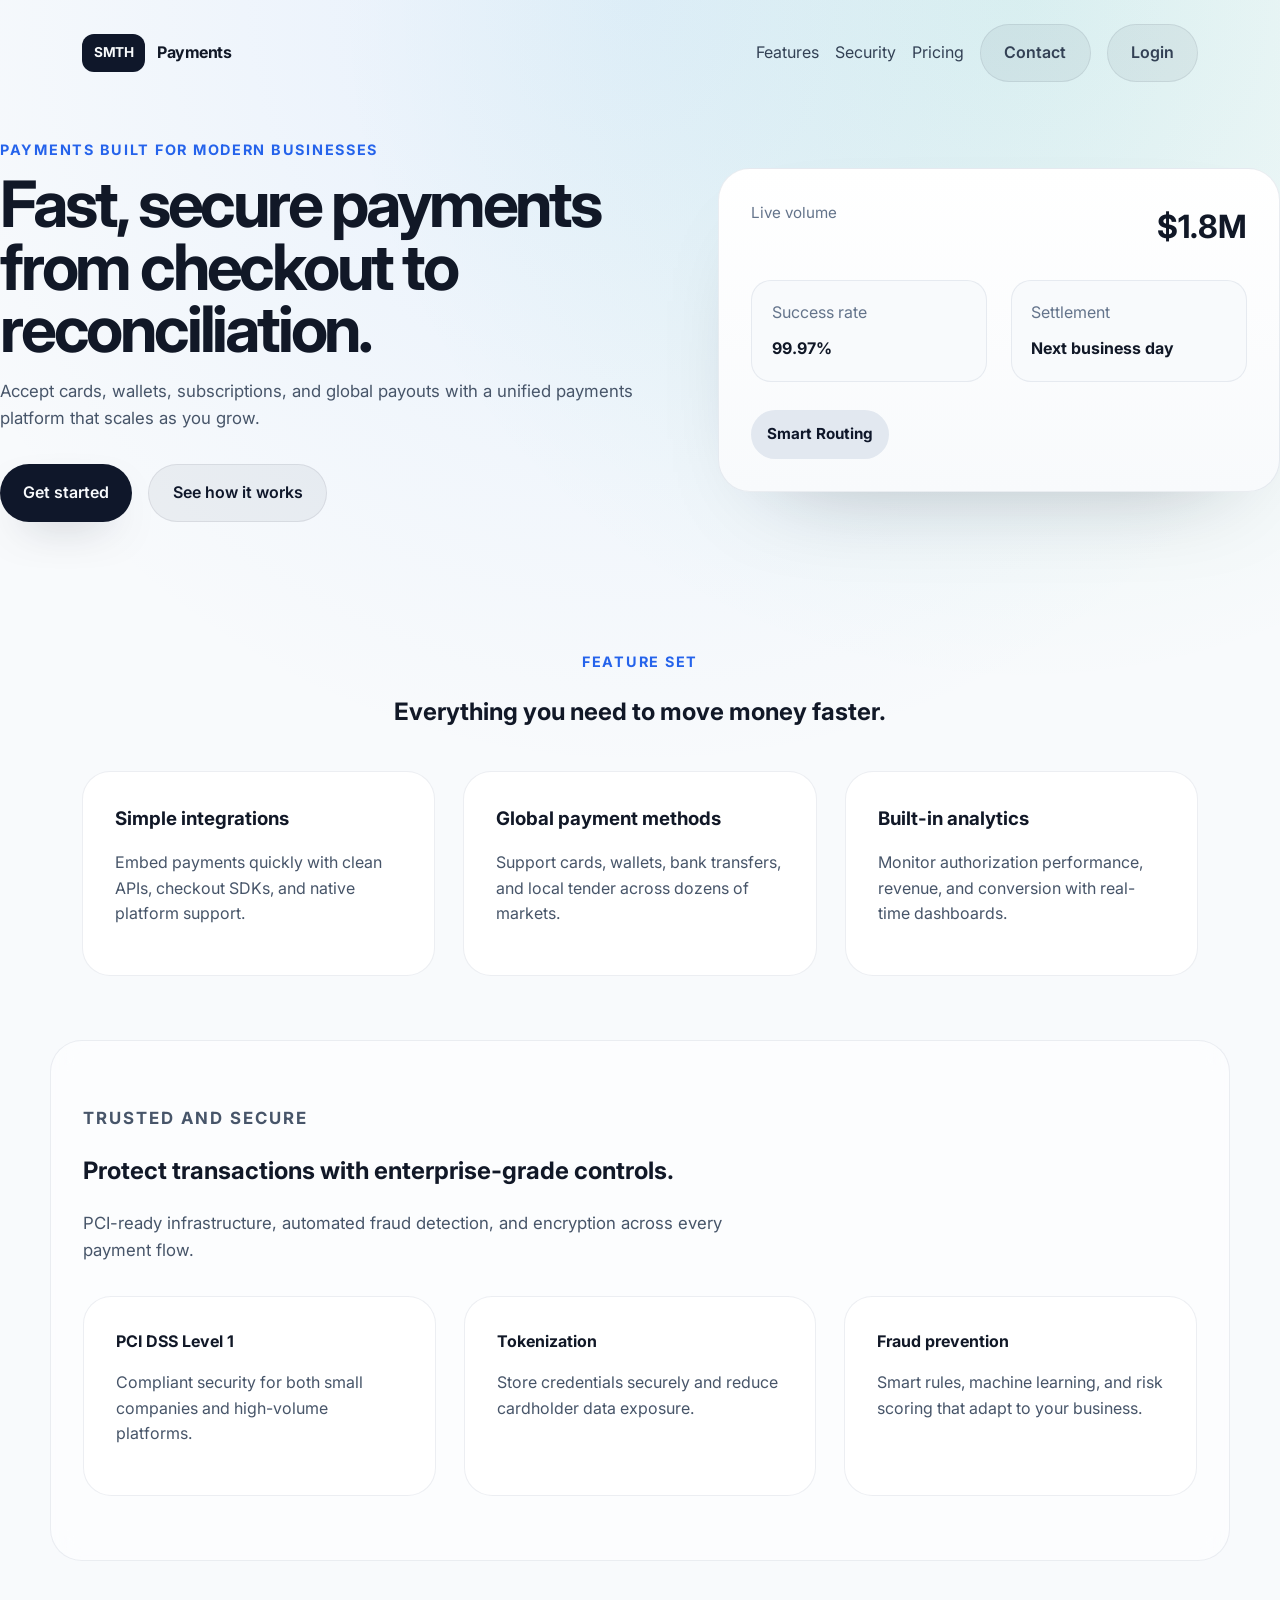
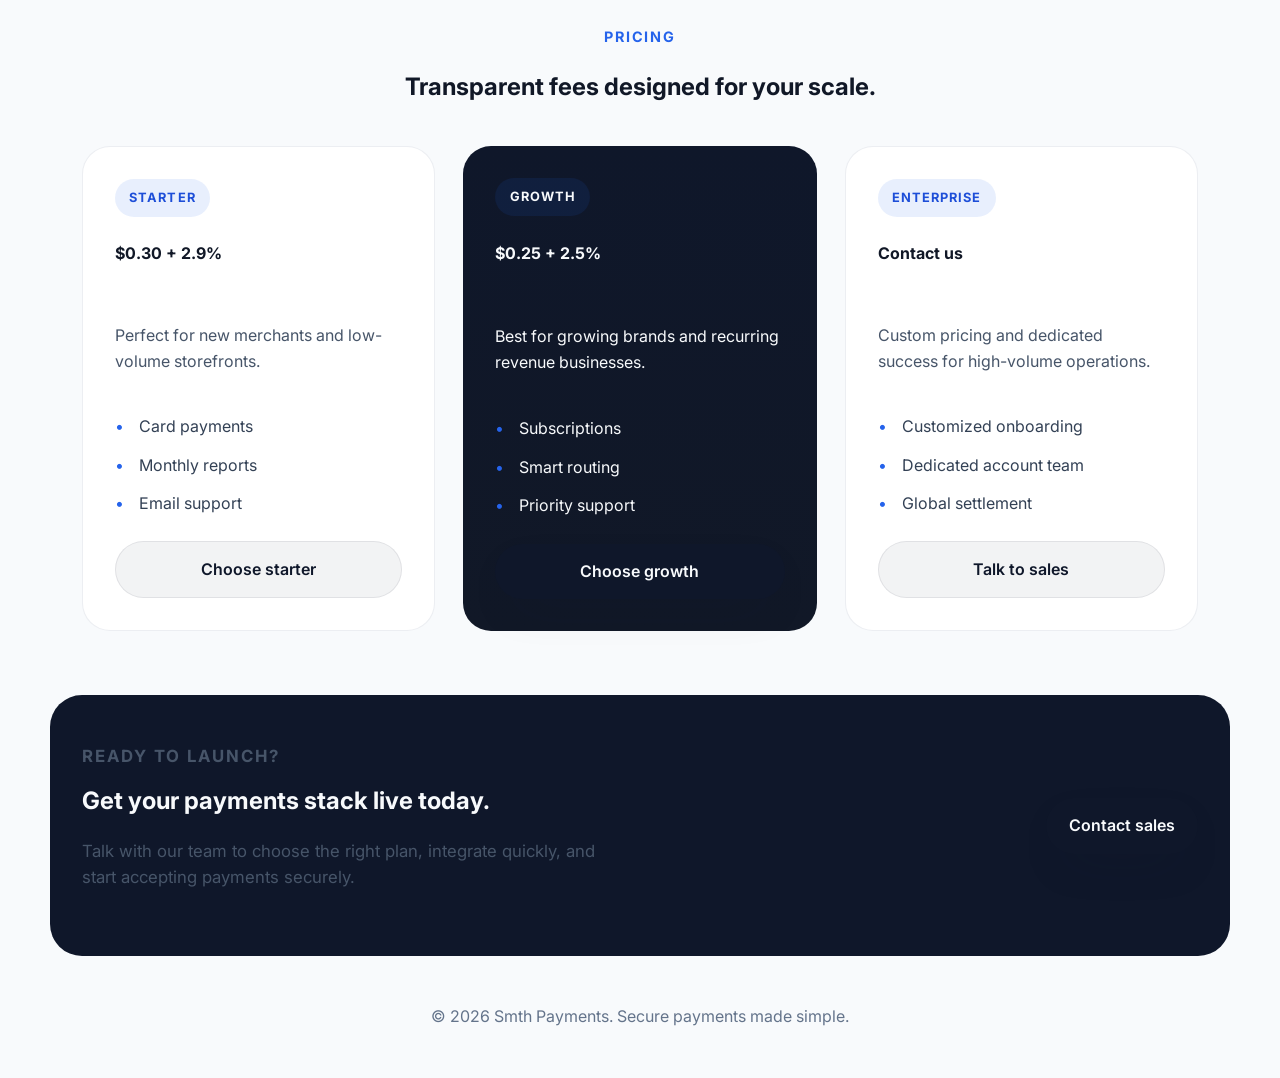
==== index.html @ 14dff87a "create site" ====
<!DOCTYPE html>
<html lang="en">
<head>
  <meta charset="UTF-8" />
  <meta name="viewport" content="width=device-width, initial-scale=1.0" />
  <title>Smth Payments | Smooth payment solutions</title>
  <link rel="preconnect" href="https://fonts.googleapis.com" />
  <link rel="preconnect" href="https://fonts.gstatic.com" crossorigin />
  <link href="https://fonts.googleapis.com/css2?family=Inter:wght@400;500;600;700;800&display=swap" rel="stylesheet" />
  <link rel="stylesheet" href="styles.css" />
</head>
<body>
  <header class="site-header">
    <div class="site-brand">
      <div class="mark">SMTH</div>
      <span>Payments</span>
    </div>
    <nav class="site-nav">
      <a href="#features">Features</a>
      <a href="#security">Security</a>
      <a href="#pricing">Pricing</a>
      <a href="#contact" class="button button-secondary">Contact</a>
      <a href="#login" class="button button-outline">Login</a>
    </nav>
  </header>

  <main>
    <section class="hero section-hero">
      <div class="hero-copy">
        <p class="eyebrow">Payments built for modern businesses</p>
        <h1>Fast, secure payments from checkout to reconciliation.</h1>
        <p class="hero-text">Accept cards, wallets, subscriptions, and global payouts with a unified payments platform that scales as you grow.</p>
        <div class="hero-actions">
          <a href="#pricing" class="button button-primary">Get started</a>
          <a href="#features" class="button button-outline">See how it works</a>
        </div>
      </div>
      <div class="hero-visual">
        <div class="card-card">
          <div class="card-header">
            <span>Live volume</span>
            <strong>$1.8M</strong>
          </div>
          <div class="card-body">
            <div class="stat">
              <span class="stat-label">Success rate</span>
              <strong>99.97%</strong>
            </div>
            <div class="stat">
              <span class="stat-label">Settlement</span>
              <strong>Next business day</strong>
            </div>
          </div>
          <div class="plan-chip">Smart Routing</div>
        </div>
      </div>
    </section>

    <section id="features" class="section features">
      <div class="section-intro">
        <p class="eyebrow">Feature set</p>
        <h2>Everything you need to move money faster.</h2>
      </div>
      <div class="grid grid-3">
        <article class="feature-card">
          <h3>Simple integrations</h3>
          <p>Embed payments quickly with clean APIs, checkout SDKs, and native platform support.</p>
        </article>
        <article class="feature-card">
          <h3>Global payment methods</h3>
          <p>Support cards, wallets, bank transfers, and local tender across dozens of markets.</p>
        </article>
        <article class="feature-card">
          <h3>Built-in analytics</h3>
          <p>Monitor authorization performance, revenue, and conversion with real-time dashboards.</p>
        </article>
      </div>
    </section>

    <section id="security" class="section security">
      <div class="security-copy">
        <p class="eyebrow">Trusted and secure</p>
        <h2>Protect transactions with enterprise-grade controls.</h2>
        <p>PCI-ready infrastructure, automated fraud detection, and encryption across every payment flow.</p>
      </div>
      <div class="security-list">
        <div class="security-item">
          <strong>PCI DSS Level 1</strong>
          <p>Compliant security for both small companies and high-volume platforms.</p>
        </div>
        <div class="security-item">
          <strong>Tokenization</strong>
          <p>Store credentials securely and reduce cardholder data exposure.</p>
        </div>
        <div class="security-item">
          <strong>Fraud prevention</strong>
          <p>Smart rules, machine learning, and risk scoring that adapt to your business.</p>
        </div>
      </div>
    </section>

    <section id="pricing" class="section pricing">
      <div class="section-intro">
        <p class="eyebrow">Pricing</p>
        <h2>Transparent fees designed for your scale.</h2>
      </div>
      <div class="grid grid-3">
        <article class="pricing-card">
          <span class="plan-label">Starter</span>
          <strong>$0.30 + 2.9%</strong>
          <p>Perfect for new merchants and low-volume storefronts.</p>
          <ul>
            <li>Card payments</li>
            <li>Monthly reports</li>
            <li>Email support</li>
          </ul>
          <a href="#contact" class="button button-outline">Choose starter</a>
        </article>
        <article class="pricing-card featured">
          <span class="plan-label">Growth</span>
          <strong>$0.25 + 2.5%</strong>
          <p>Best for growing brands and recurring revenue businesses.</p>
          <ul>
            <li>Subscriptions</li>
            <li>Smart routing</li>
            <li>Priority support</li>
          </ul>
          <a href="#contact" class="button button-primary">Choose growth</a>
        </article>
        <article class="pricing-card">
          <span class="plan-label">Enterprise</span>
          <strong>Contact us</strong>
          <p>Custom pricing and dedicated success for high-volume operations.</p>
          <ul>
            <li>Customized onboarding</li>
            <li>Dedicated account team</li>
            <li>Global settlement</li>
          </ul>
          <a href="#contact" class="button button-outline">Talk to sales</a>
        </article>
      </div>
    </section>

    <section id="contact" class="section contact">
      <div class="contact-copy">
        <p class="eyebrow">Ready to launch?</p>
        <h2>Get your payments stack live today.</h2>
        <p>Talk with our team to choose the right plan, integrate quickly, and start accepting payments securely.</p>
      </div>
      <a href="mailto:sales@smth-payments.com" class="button button-primary">Contact sales</a>
    </section>
  </main>

  <footer class="site-footer">
    <p>© 2026 Smth Payments. Secure payments made simple.</p>
  </footer>
</body>
</html>
---- styles.css ----
:root {
  color-scheme: light;
  font-family: 'Inter', system-ui, -apple-system, BlinkMacSystemFont, 'Segoe UI', sans-serif;
  background: #f5f7fb;
  color: #111827;
  font-size: 16px;
  line-height: 1.6;
}

* {
  box-sizing: border-box;
}

html, body {
  margin: 0;
  min-height: 100%;
}

body {
  background: radial-gradient(circle at top, rgba(96, 165, 250, 0.12), transparent 28%),
    radial-gradient(circle at 80% 0%, rgba(16, 185, 129, 0.1), transparent 24%),
    #f8fafc;
}

img {
  max-width: 100%;
  display: block;
}

button, a {
  font: inherit;
}

a {
  color: inherit;
  text-decoration: none;
}

.site-header {
  display: flex;
  justify-content: space-between;
  align-items: center;
  padding: 1.5rem 2rem;
  max-width: 1180px;
  margin: 0 auto;
}

.site-brand {
  display: inline-flex;
  align-items: center;
  gap: 0.75rem;
  font-weight: 700;
  letter-spacing: -0.03em;
}

.site-brand .mark {
  padding: 0.5rem 0.75rem;
  border-radius: 0.75rem;
  background: #0f172a;
  color: #f8fafc;
  font-size: 0.85rem;
}

.site-nav {
  display: flex;
  align-items: center;
  gap: 1rem;
  flex-wrap: wrap;
}

.site-nav a {
  color: #334155;
}

.button {
  display: inline-flex;
  align-items: center;
  justify-content: center;
  border-radius: 999px;
  padding: 0.95rem 1.45rem;
  font-weight: 600;
  transition: transform 0.2s ease, box-shadow 0.2s ease, background-color 0.2s ease;
}

.button:hover {
  transform: translateY(-1px);
}

.button-primary {
  background: #0f172a;
  color: #f8fafc;
  box-shadow: 0 18px 45px -25px rgba(15, 23, 42, 0.7);
}

.button-secondary,
.button-outline {
  background: rgba(15, 23, 42, 0.05);
  color: #0f172a;
  border: 1px solid rgba(15, 23, 42, 0.08);
}

.section {
  max-width: 1180px;
  margin: 0 auto;
  padding: 4rem 2rem;
}

.section-intro {
  text-align: center;
  margin-bottom: 2.5rem;
}

.eyebrow {
  margin: 0 0 0.75rem;
  color: #2563eb;
  font-size: 0.9rem;
  font-weight: 700;
  letter-spacing: 0.12em;
  text-transform: uppercase;
}

.hero {
  display: grid;
  grid-template-columns: 1.1fr 0.9fr;
  gap: 2rem;
  align-items: center;
  padding-top: 2rem;
  padding-bottom: 4rem;
}

.hero-copy h1 {
  font-size: clamp(3rem, 5vw, 4.4rem);
  line-height: 0.98;
  margin: 0;
  letter-spacing: -0.05em;
}

.hero-text,
.security-copy p,
.contact-copy p {
  max-width: 44rem;
  color: #475569;
  font-size: 1.05rem;
}

.hero-actions {
  display: flex;
  flex-wrap: wrap;
  gap: 1rem;
  margin-top: 2rem;
}

.hero-visual {
  position: relative;
}

.card-card {
  position: relative;
  background: linear-gradient(180deg, #ffffff 0%, #f8fafc 100%);
  border: 1px solid rgba(148, 163, 184, 0.2);
  border-radius: 2rem;
  padding: 2rem;
  box-shadow: 0 40px 100px -60px rgba(15, 23, 42, 0.35);
  overflow: hidden;
}

.card-header {
  display: flex;
  justify-content: space-between;
  align-items: flex-start;
  gap: 1rem;
  margin-bottom: 1.75rem;
}

.card-header span {
  color: #64748b;
  font-size: 0.95rem;
}

.card-header strong {
  display: block;
  font-size: 2rem;
}

.card-body {
  display: grid;
  grid-template-columns: repeat(2, minmax(0, 1fr));
  gap: 1.5rem;
}

.stat {
  padding: 1.2rem;
  background: #f8fafc;
  border-radius: 1.25rem;
  border: 1px solid rgba(148, 163, 184, 0.18);
}

.stat-label {
  display: block;
  margin-bottom: 0.65rem;
  color: #64748b;
}

.plan-chip {
  display: inline-flex;
  margin-top: 1.75rem;
  padding: 0.75rem 1rem;
  border-radius: 999px;
  background: #e2e8f0;
  color: #0f172a;
  font-size: 0.95rem;
  font-weight: 700;
}

.features .grid,
.pricing .grid,
.security-list {
  display: grid;
  gap: 1.75rem;
}

.grid-3 {
  grid-template-columns: repeat(3, minmax(0, 1fr));
}

.feature-card,
.pricing-card,
.security-item {
  background: #ffffff;
  border: 1px solid rgba(148, 163, 184, 0.18);
  border-radius: 1.75rem;
  padding: 2rem;
}

.feature-card h3,
.pricing-card strong,
.security-item strong {
  margin: 0 0 1rem;
}

.feature-card p,
.pricing-card p,
.security-item p {
  color: #475569;
}

.pricing-card {
  display: flex;
  flex-direction: column;
  justify-content: space-between;
  gap: 1.5rem;
}

.pricing-card.featured {
  background: linear-gradient(180deg, #0f172a 0%, #111827 100%);
  color: #f8fafc;
  border: none;
}

.pricing-card.featured .plan-label,
.pricing-card.featured strong,
.pricing-card.featured p,
.pricing-card.featured li {
  color: #f8fafc;
}

.plan-label {
  display: inline-flex;
  align-items: center;
  justify-content: center;
  width: fit-content;
  border-radius: 999px;
  padding: 0.55rem 0.9rem;
  background: rgba(37, 99, 235, 0.1);
  color: #1d4ed8;
  text-transform: uppercase;
  letter-spacing: 0.08em;
  font-size: 0.8rem;
  font-weight: 700;
}

.pricing-card ul {
  list-style: none;
  padding: 0;
  margin: 0;
  display: grid;
  gap: 0.8rem;
}

.pricing-card li {
  position: relative;
  padding-left: 1.5rem;
  color: #334155;
}

.pricing-card li::before {
  content: '•';
  position: absolute;
  left: 0;
  top: 0;
  color: #2563eb;
}

.security {
  background: rgba(255, 255, 255, 0.52);
  backdrop-filter: blur(14px);
  border-radius: 2rem;
  border: 1px solid rgba(148, 163, 184, 0.18);
}

.security-copy {
  margin-bottom: 2rem;
}

.security-list {
  grid-template-columns: repeat(3, minmax(0, 1fr));
}

.contact {
  display: flex;
  align-items: center;
  justify-content: space-between;
  padding: 3rem 2rem;
  gap: 2rem;
  background: #0f172a;
  color: #f8fafc;
  border-radius: 2rem;
}

.contact-copy h2 {
  margin: 0 0 1rem;
}

.contact-copy p {
  max-width: 34rem;
}

.site-footer {
  text-align: center;
  padding: 2rem;
  color: #64748b;
}

@media (max-width: 980px) {
  .hero,
  .contact {
    grid-template-columns: 1fr;
  }

  .site-header {
    flex-direction: column;
    align-items: stretch;
    gap: 1rem;
  }

  .site-nav {
    justify-content: center;
  }

  .grid-3,
  .security-list {
    grid-template-columns: 1fr;
  }
}

@media (max-width: 640px) {
  .site-header,
  .section,
  .contact {
    padding-left: 1.25rem;
    padding-right: 1.25rem;
  }

  .hero-copy h1 {
    font-size: 2.75rem;
  }

  .hero-actions {
    flex-direction: column;
  }

  .button {
    width: 100%;
  }

  .card-body {
    grid-template-columns: 1fr;
  }
}
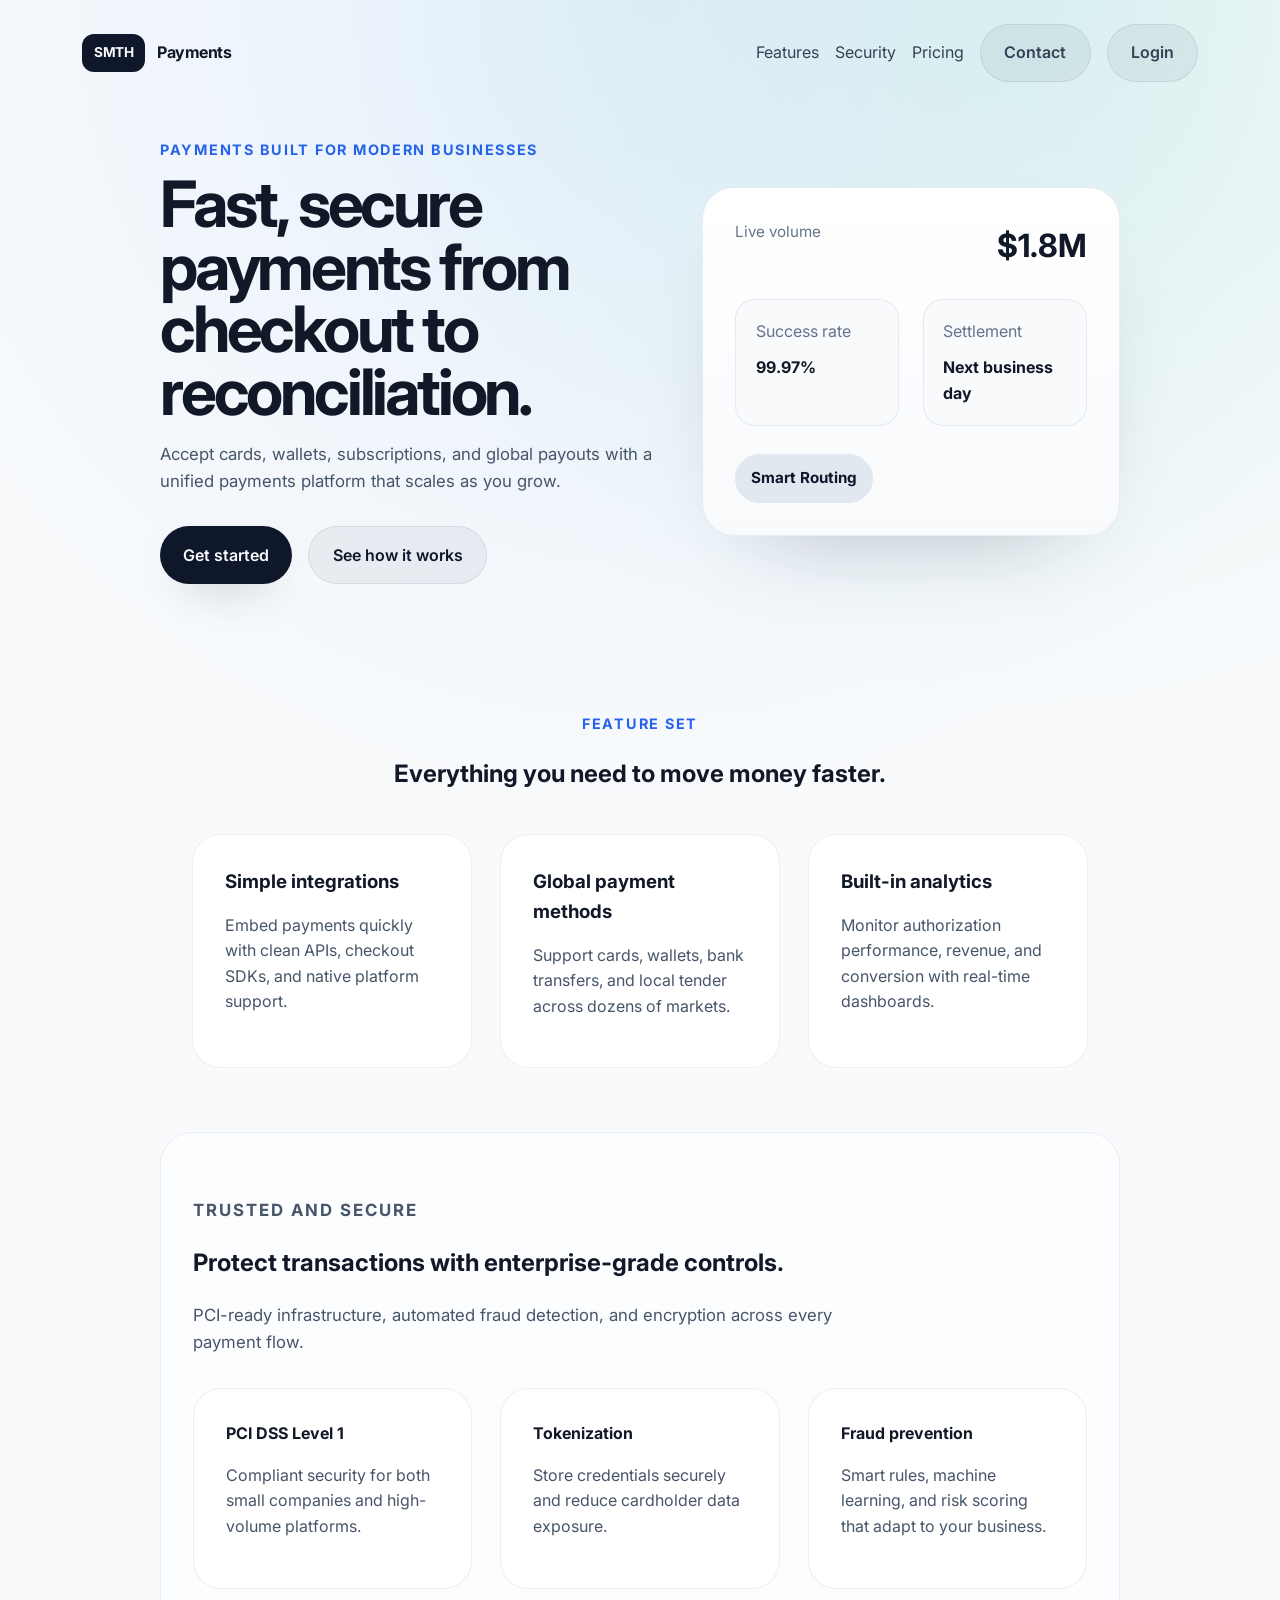
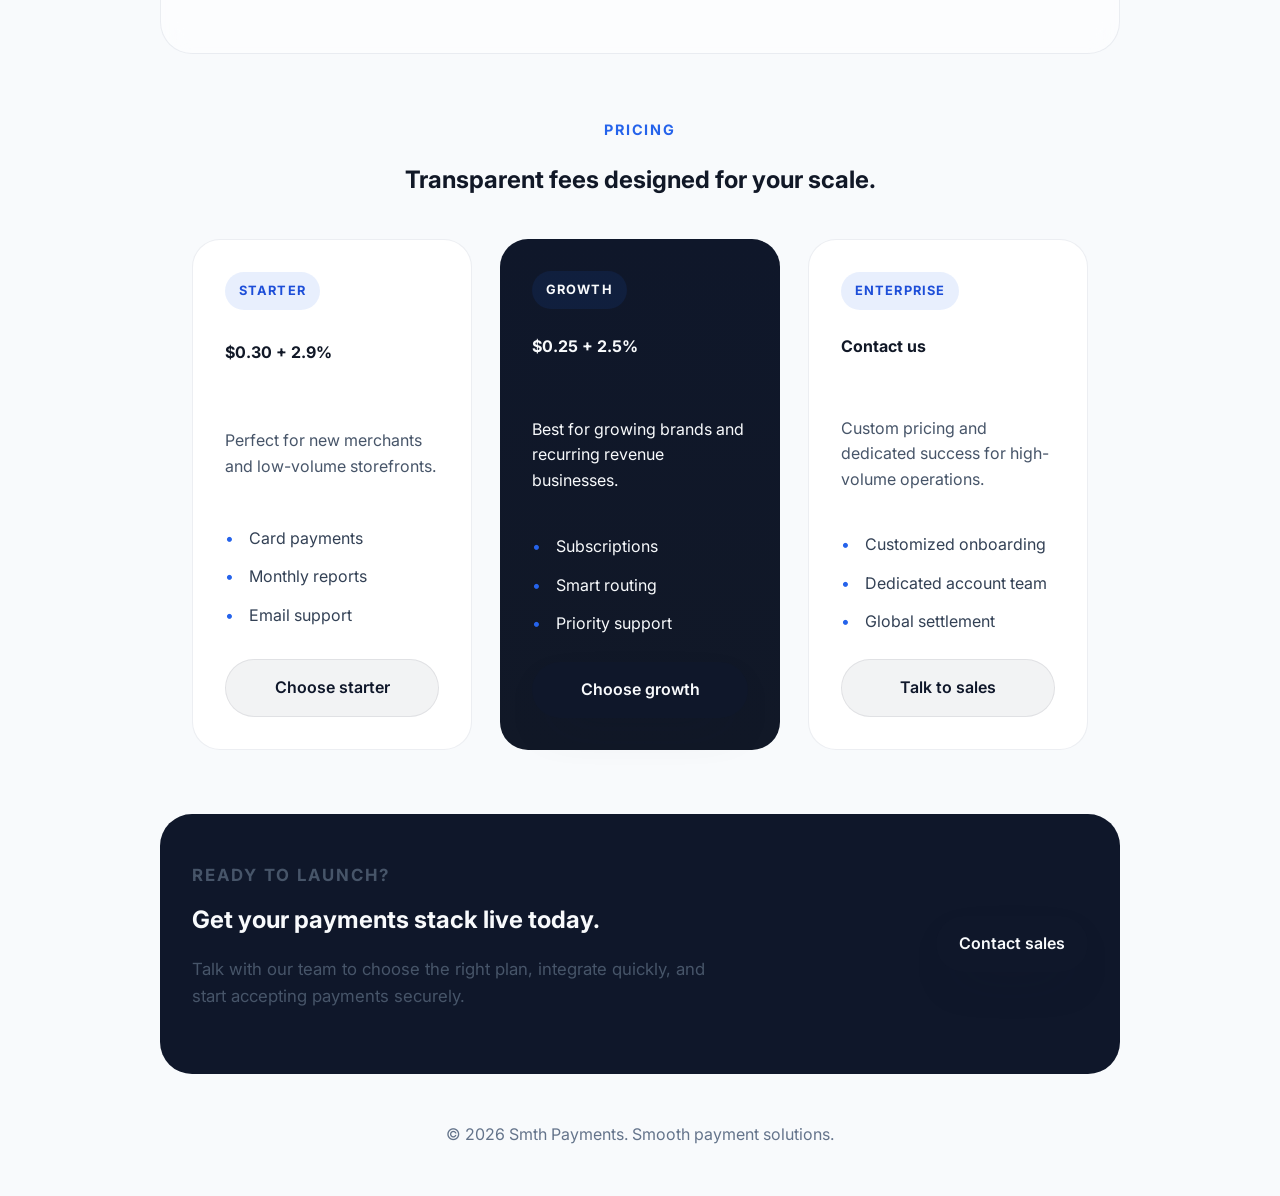
==== commit b29839ec: "tag" ====
--- a/index.html
+++ b/index.html
@@ -152,7 +152,7 @@
   </main>
 
   <footer class="site-footer">
-    <p>© 2026 Smth Payments. Secure payments made simple.</p>
+    <p>© 2026 Smth Payments. Smooth payment solutions.</p>
   </footer>
 </body>
 </html>
--- a/styles.css
+++ b/styles.css
@@ -21,7 +21,9 @@
     radial-gradient(circle at 80% 0%, rgba(16, 185, 129, 0.1), transparent 24%),
     #f8fafc;
 }
-
+main {
+    padding: 0 10rem;
+}
 img {
   max-width: 100%;
   display: block;
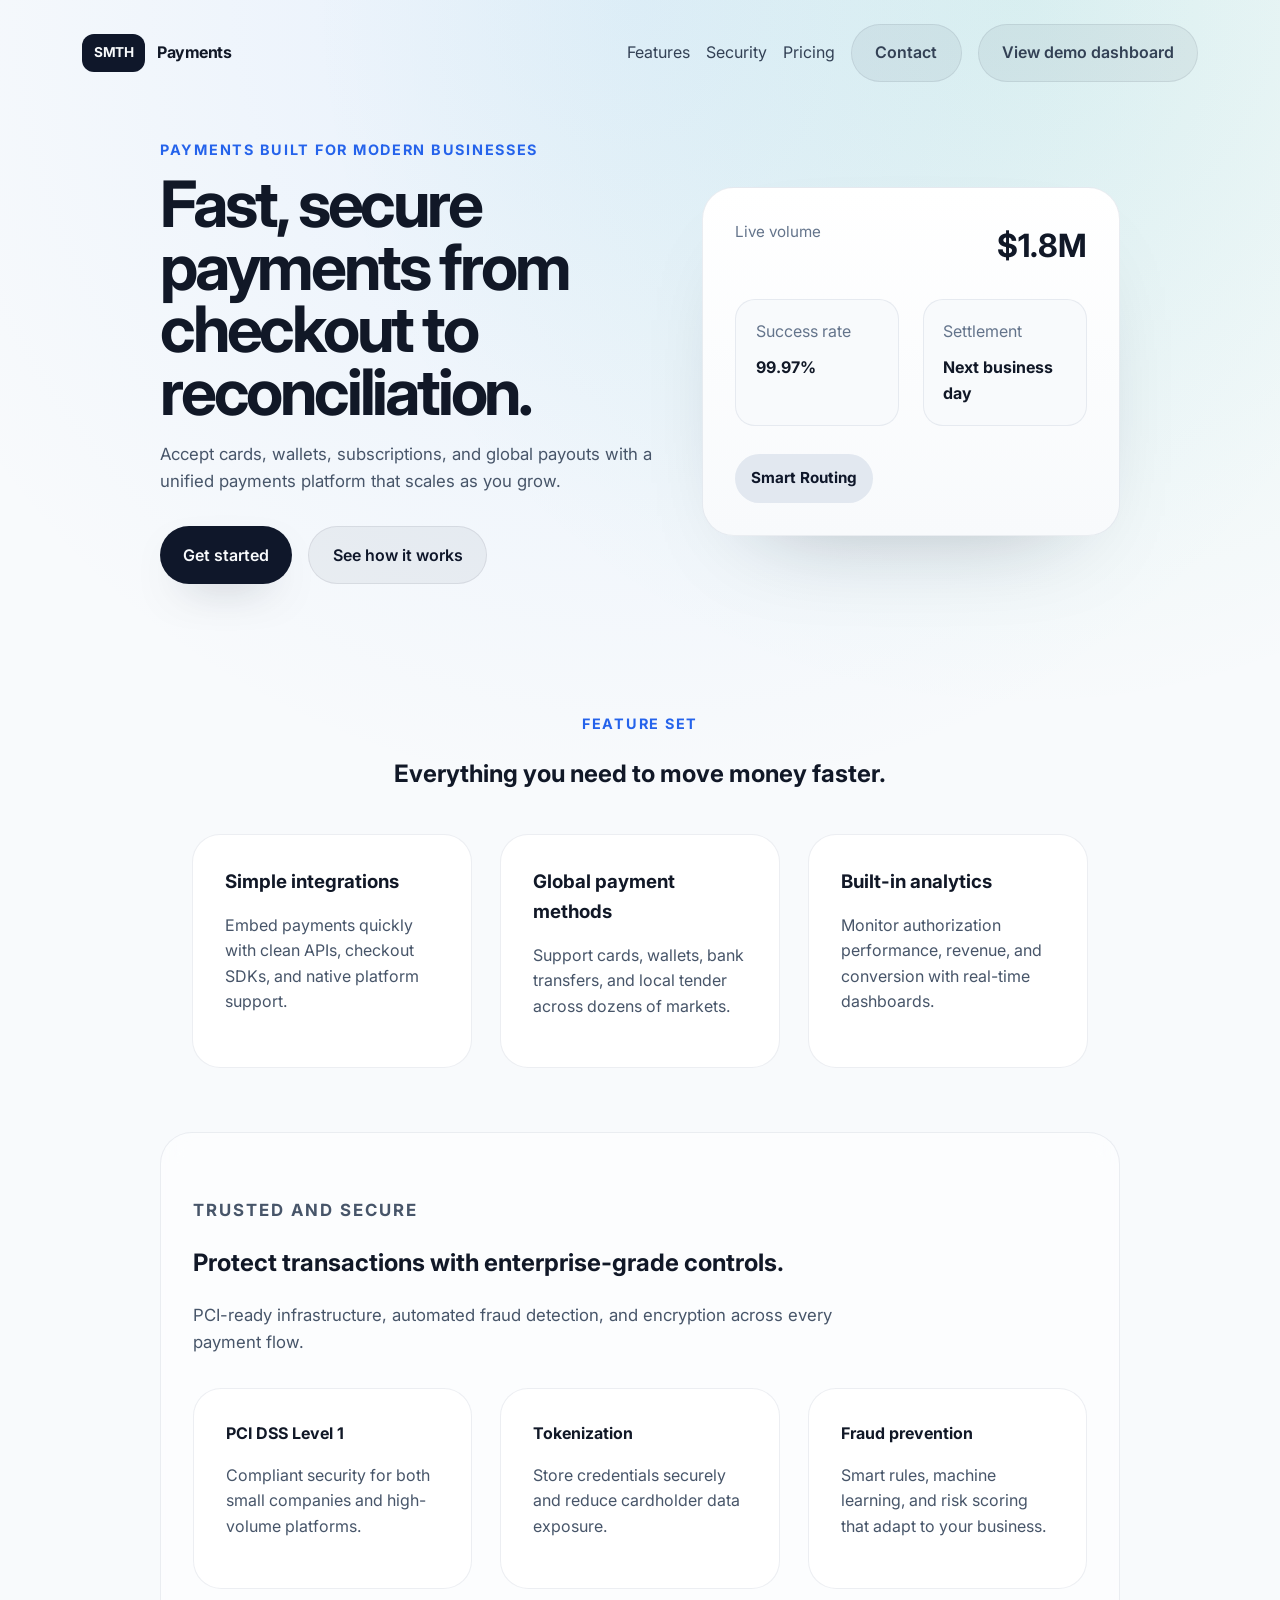
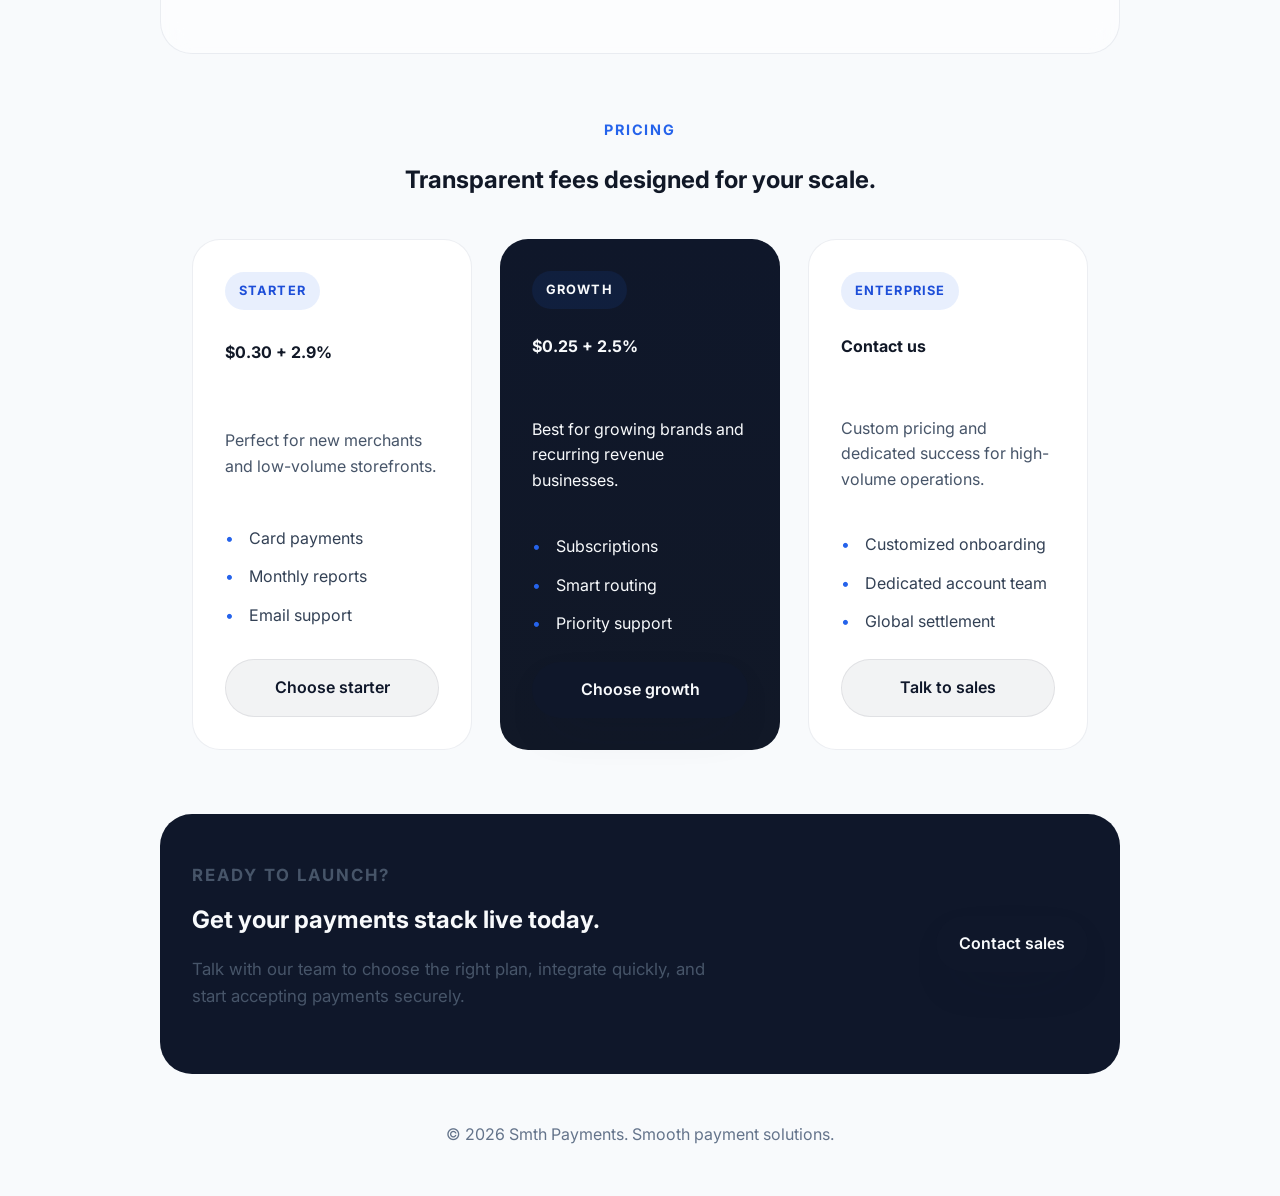
==== commit 77638310: "Replace Login link with View demo dashboard link" ====
--- a/index.html
+++ b/index.html
@@ -20,7 +20,7 @@
       <a href="#security">Security</a>
       <a href="#pricing">Pricing</a>
       <a href="#contact" class="button button-secondary">Contact</a>
-      <a href="#login" class="button button-outline">Login</a>
+      <a href="/demo" class="button button-outline">View demo dashboard</a>
     </nav>
   </header>
 
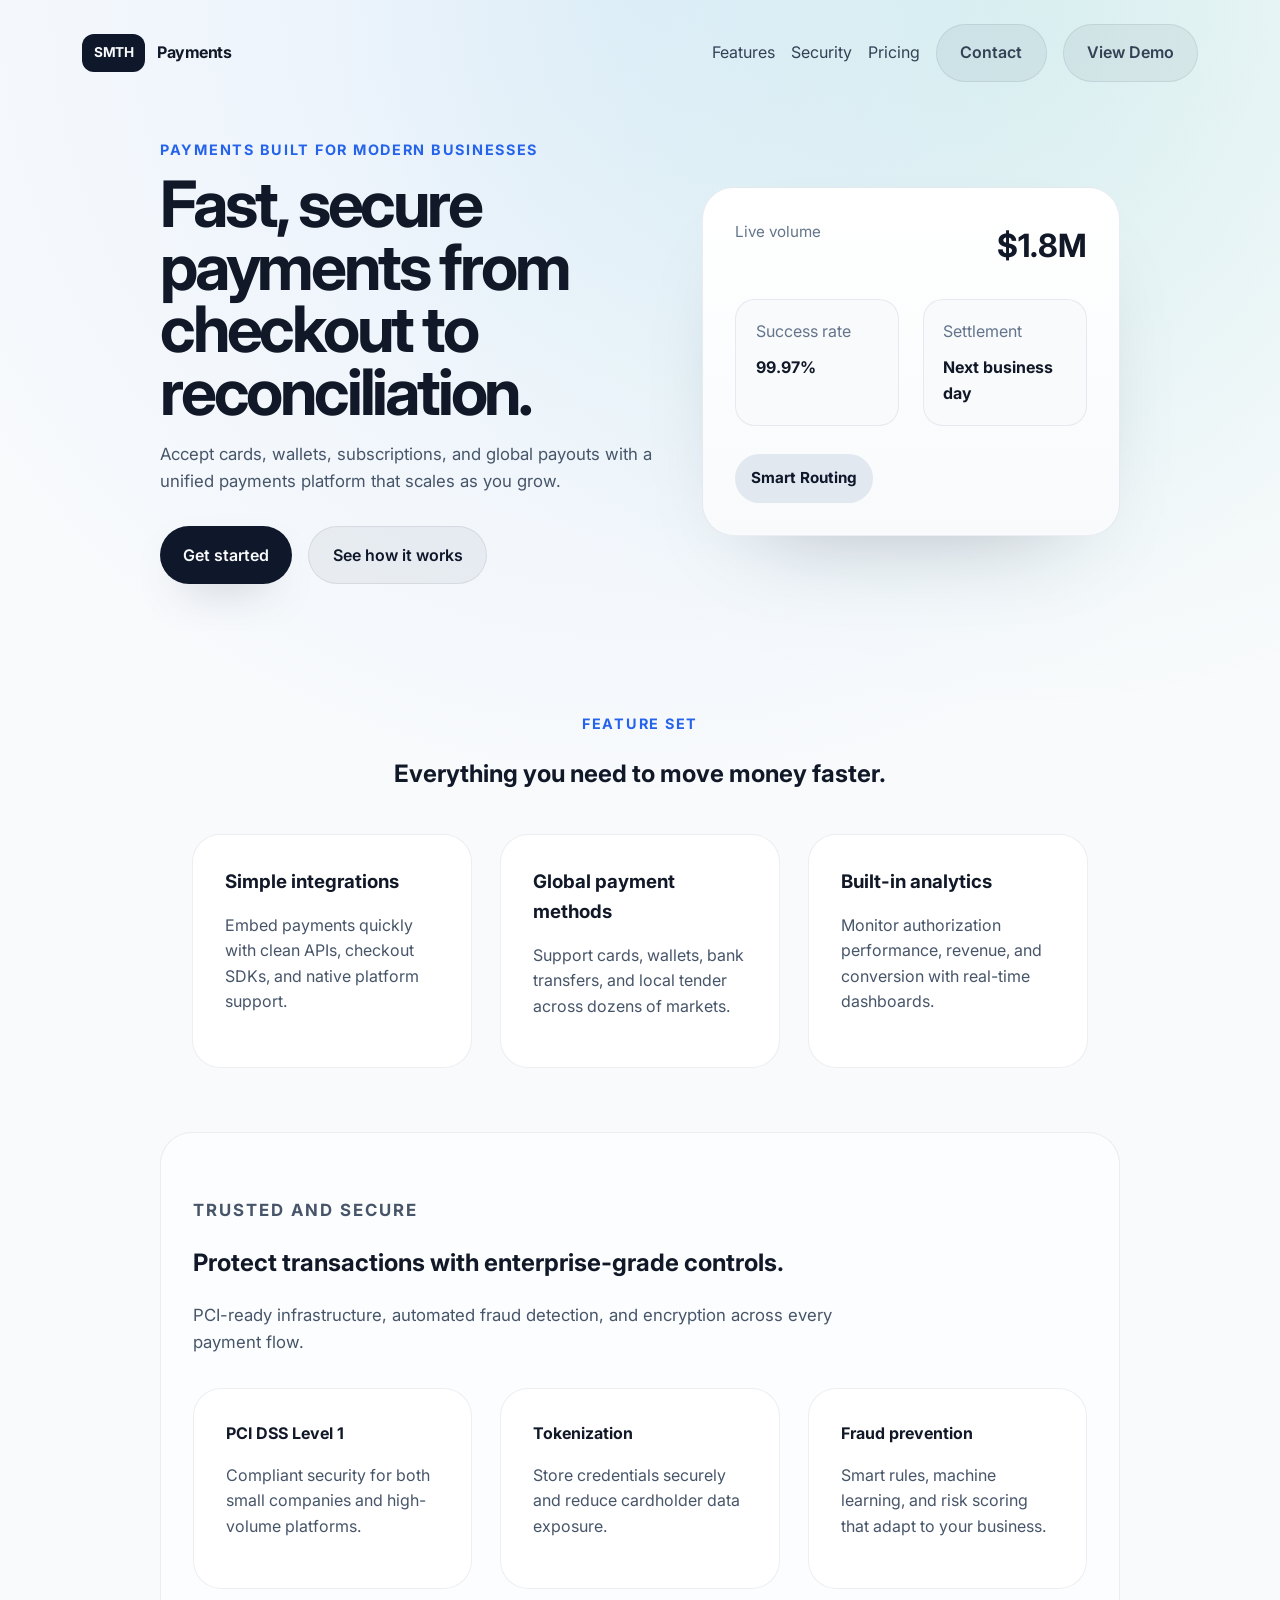
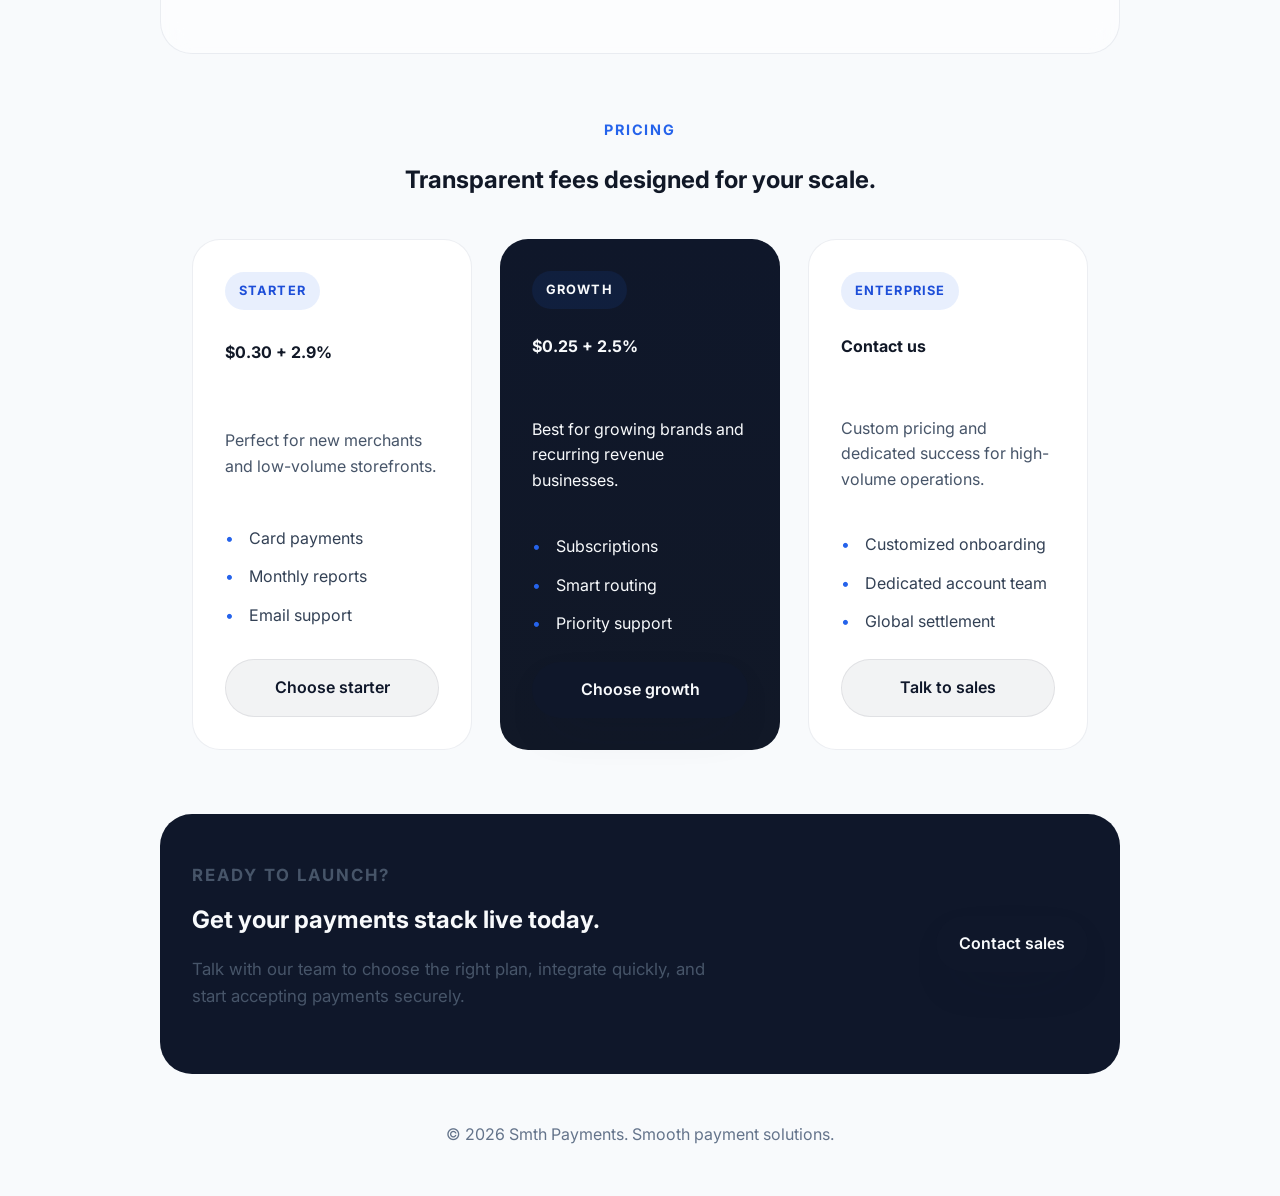
==== commit 514177f2: "add login from brochure site" ====
--- a/index.html
+++ b/index.html
@@ -20,7 +20,7 @@
       <a href="#security">Security</a>
       <a href="#pricing">Pricing</a>
       <a href="#contact" class="button button-secondary">Contact</a>
-      <a href="/demo" class="button button-outline">View demo dashboard</a>
+      <a href="/dashboard.html" class="button button-outline" id="open-demo">View Demo</a>
     </nav>
   </header>
 
@@ -154,5 +154,75 @@
   <footer class="site-footer">
     <p>© 2026 Smth Payments. Smooth payment solutions.</p>
   </footer>
+  <dialog id="demo-dialog" class="demo-dialog">
+  <form id="demo-form">
+    <button
+      id="close-demo-dialog"
+      class="dialog-close"
+      type="button"
+      aria-label="Close"
+    >
+      ×
+    </button>
+
+    <h2>Welcome to the SMTH Payments demo</h2>
+
+    <p>
+      Enter your name to personalise the dashboard. You can explore customer
+      records, review payments, issue refunds and reset the demo data at any
+      time.
+    </p>
+
+    <label for="demo-name">Your name</label>
+
+    <input
+      id="demo-name"
+      name="name"
+      type="text"
+      autocomplete="given-name"
+      placeholder="For example, Karen"
+      required
+    >
+
+    <button class="button button-primary" type="submit">
+      Open dashboard
+    </button>
+  </form>
+</dialog>
+<script>
+  const demoDialog = document.querySelector('#demo-dialog');
+  const demoForm = document.querySelector('#demo-form');
+  const openDemoButton = document.querySelector('#open-demo');
+  const closeDemoButton = document.querySelector('#close-demo-dialog');
+
+  openDemoButton.addEventListener('click', () => {
+    const savedName = localStorage.getItem('smth-demo-name');
+
+    if (savedName) {
+      window.location.href = '/dashboard.html';
+      return;
+    }
+
+    demoDialog.showModal();
+  });
+
+  closeDemoButton.addEventListener('click', () => {
+    demoDialog.close();
+  });
+
+  demoForm.addEventListener('submit', (event) => {
+    event.preventDefault();
+
+    const formData = new FormData(demoForm);
+    const name = String(formData.get('name')).trim();
+
+    if (!name) {
+      return;
+    }
+
+    localStorage.setItem('smth-demo-name', name);
+    window.location.href = '/dashboard.html';
+  });
+</script>
 </body>
 </html>
--- a/styles.css
+++ b/styles.css
@@ -389,3 +389,57 @@
     grid-template-columns: 1fr;
   }
 }
+
+.demo-dialog {
+  width: min(90vw, 460px);
+  padding: 0;
+  border: 1px solid var(--border);
+  border-radius: var(--radius-lg);
+  background: var(--surface);
+  color: var(--text);
+  box-shadow: 0 24px 80px rgb(0 0 0 / 25%);
+}
+
+.demo-dialog::backdrop {
+  background: rgb(0 0 0 / 65%);
+  backdrop-filter: blur(4px);
+}
+
+.demo-dialog form {
+  position: relative;
+  display: grid;
+  gap: 1rem;
+  padding: 2rem;
+}
+
+.demo-dialog h2,
+.demo-dialog p {
+  margin: 0;
+}
+
+.demo-dialog p {
+  color: var(--muted);
+  line-height: 1.6;
+}
+
+.demo-dialog input {
+  width: 100%;
+  padding: 0.85rem 1rem;
+  border: 1px solid var(--border);
+  border-radius: var(--radius-sm);
+  background: var(--surface);
+  color: var(--text);
+  font: inherit;
+}
+
+.dialog-close {
+  position: absolute;
+  top: 0.75rem;
+  right: 0.9rem;
+  padding: 0;
+  border: 0;
+  background: transparent;
+  color: var(--muted);
+  font-size: 1.5rem;
+  cursor: pointer;
+}
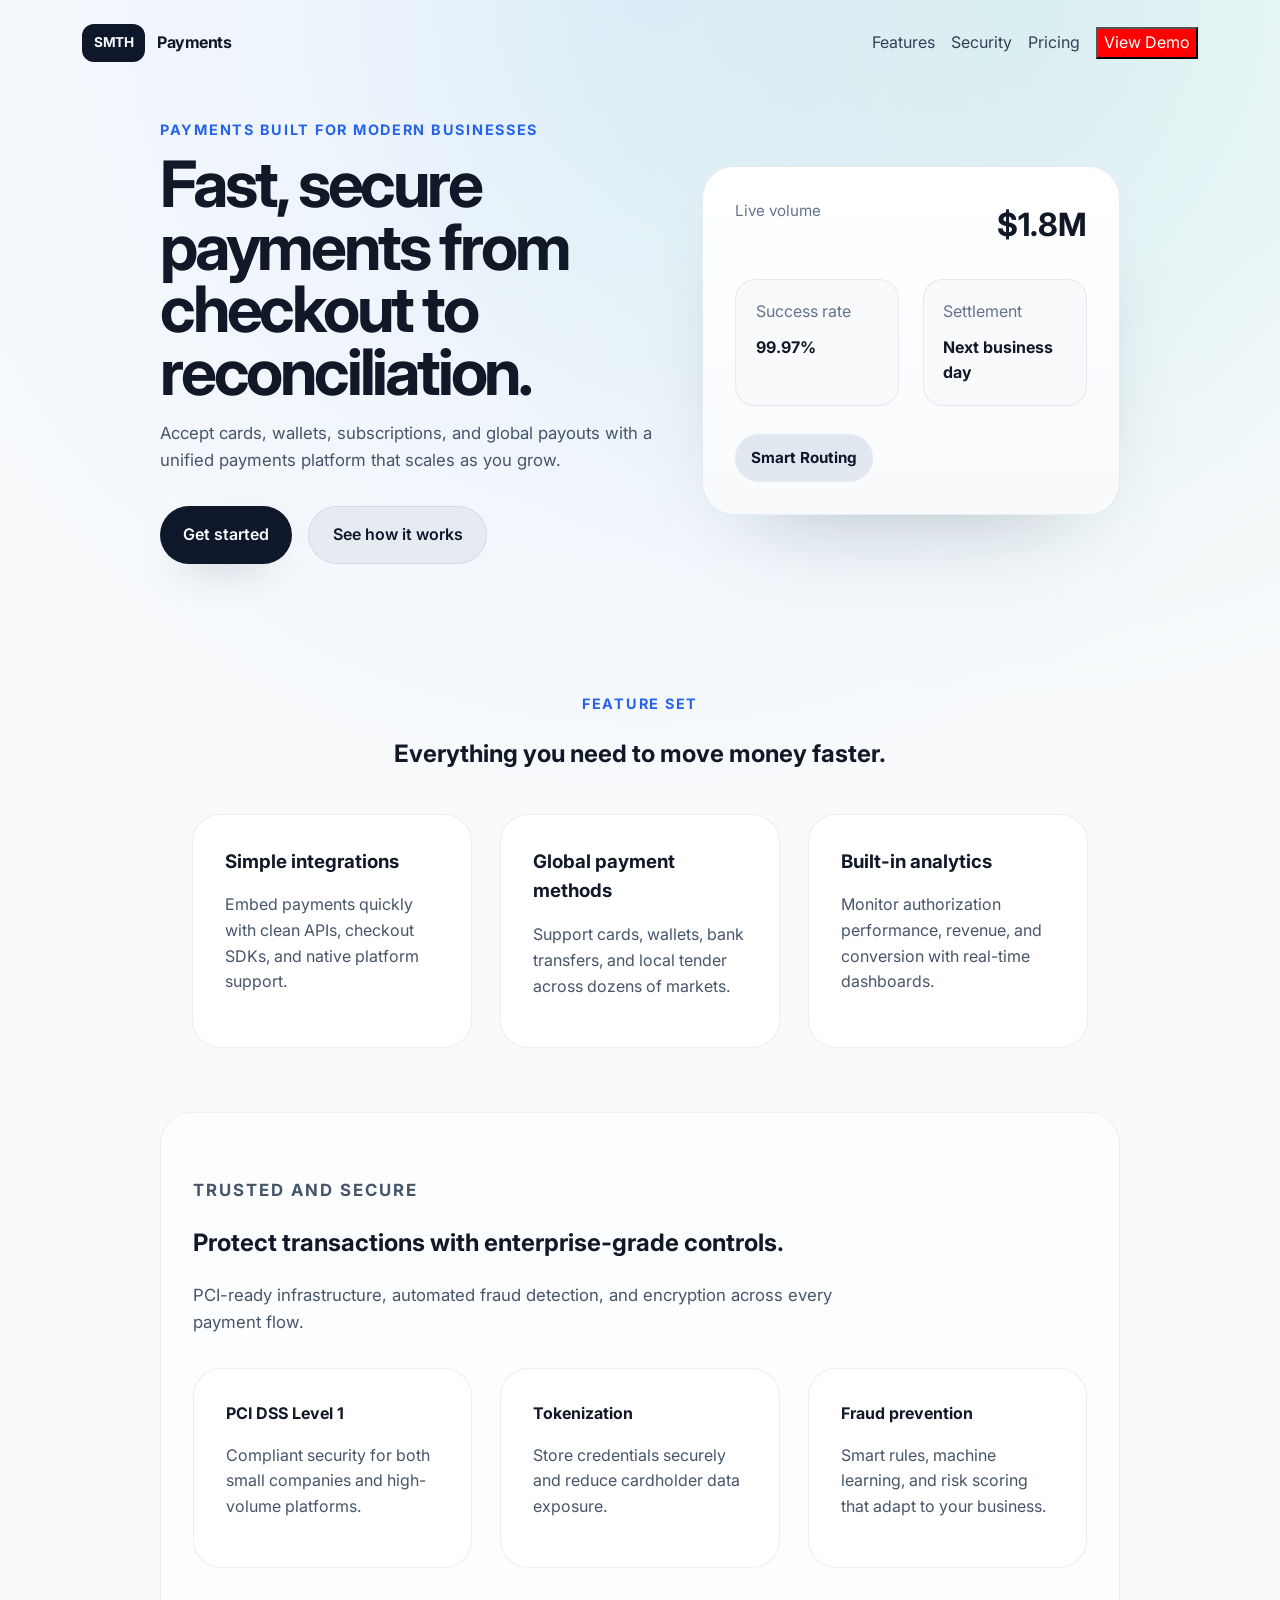
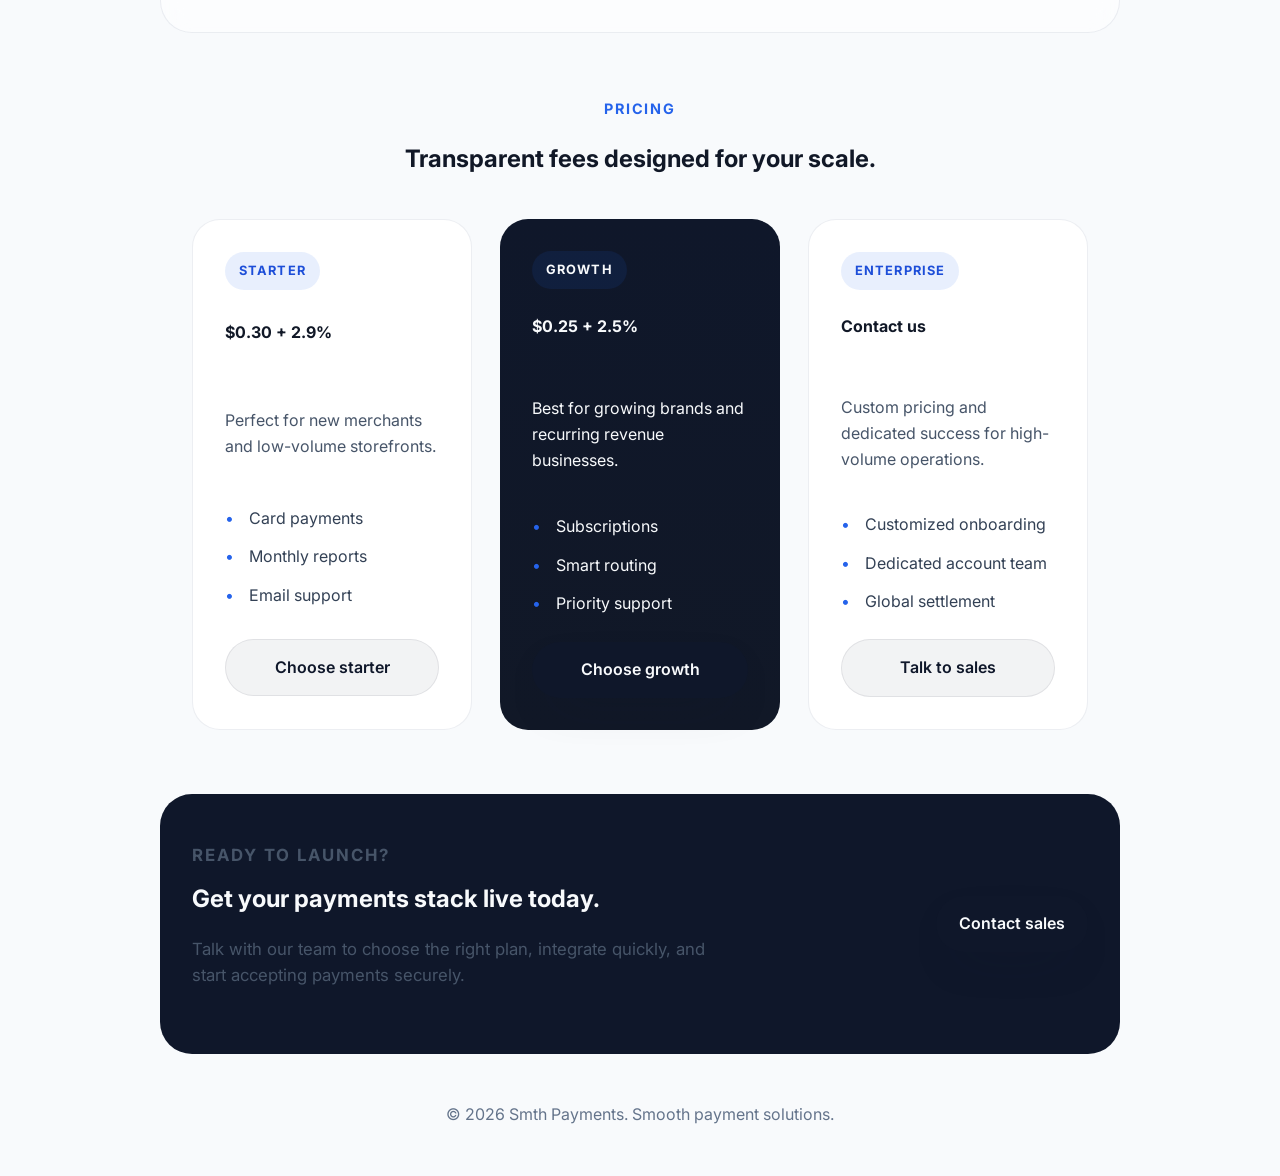
==== commit 33ae848a: "change button on homepage" ====
--- a/index.html
+++ b/index.html
@@ -19,8 +19,7 @@
       <a href="#features">Features</a>
       <a href="#security">Security</a>
       <a href="#pricing">Pricing</a>
-      <a href="#contact" class="button button-secondary">Contact</a>
-      <a href="/dashboard.html" class="button button-outline" id="open-demo">View Demo</a>
+      <button type="button" id="open-demo" class="look-at-me">View Demo</button>
     </nav>
   </header>
 
--- a/styles.css
+++ b/styles.css
@@ -111,7 +111,13 @@
   text-align: center;
   margin-bottom: 2.5rem;
 }
-
+.look-at-me {
+  background: #f00;
+  color: #fff;
+}
+button#open-demo:hover {
+  background: linear-gradient(to right, #f00, #58110c);
+}
 .eyebrow {
   margin: 0 0 0.75rem;
   color: #2563eb;
@@ -442,4 +448,4 @@
   color: var(--muted);
   font-size: 1.5rem;
   cursor: pointer;
-}+}
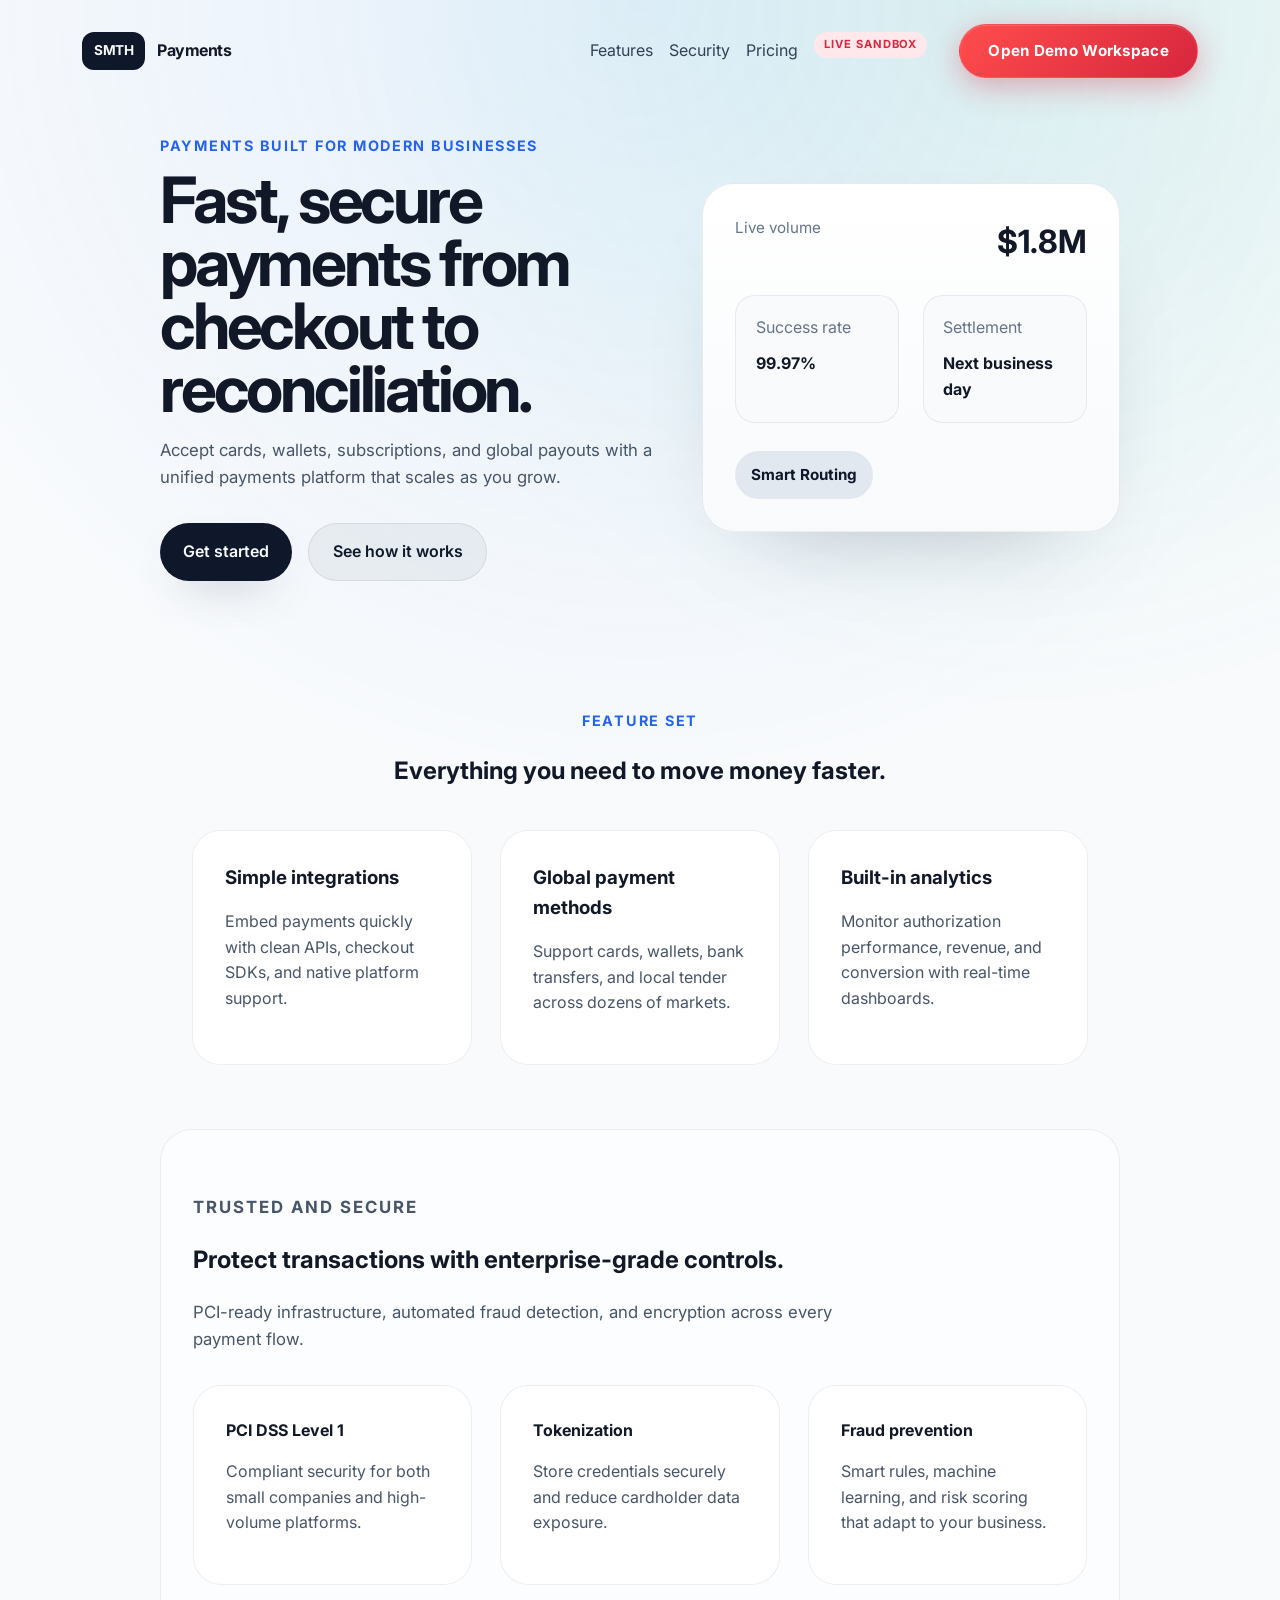
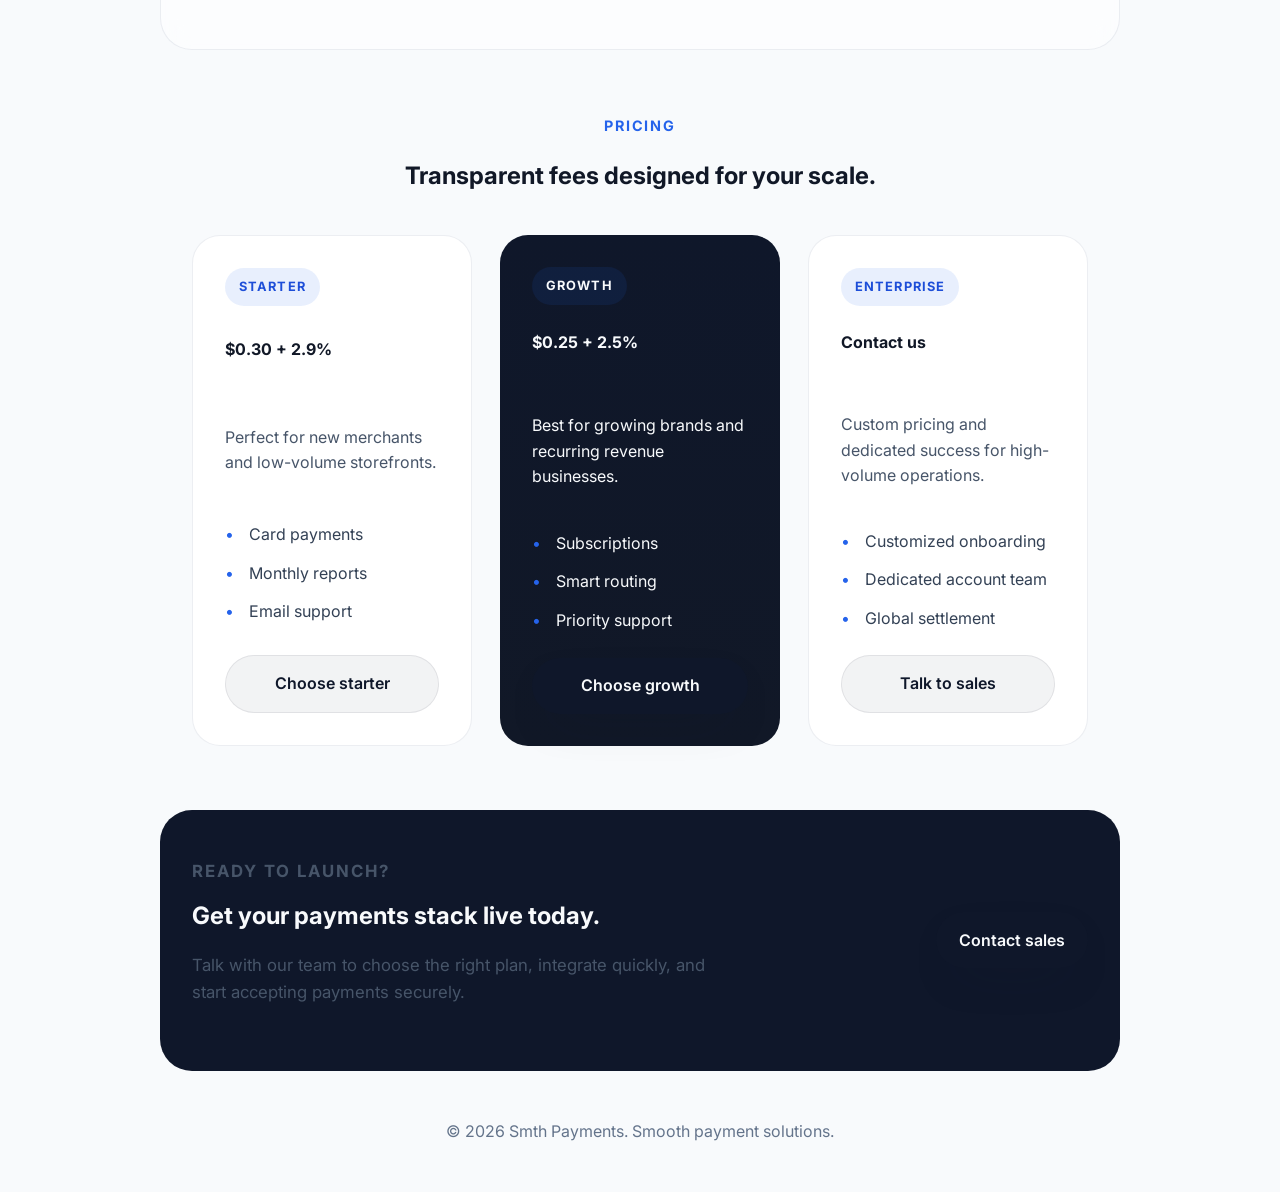
==== commit 97500b13: "demo button" ====
--- a/index.html
+++ b/index.html
@@ -19,7 +19,11 @@
       <a href="#features">Features</a>
       <a href="#security">Security</a>
       <a href="#pricing">Pricing</a>
-      <button type="button" id="open-demo" class="look-at-me">View Demo</button>
+      <span class="demo-pill">
+      LIVE SANDBOX
+      </span>
+      <br>
+      <button type="button" id="open-demo" class="look-at-me">Open Demo Workspace</button>
     </nav>
   </header>
 
--- a/styles.css
+++ b/styles.css
@@ -112,12 +112,122 @@
   margin-bottom: 2.5rem;
 }
 .look-at-me {
-  background: #f00;
-  color: #fff;
-}
-button#open-demo:hover {
-  background: linear-gradient(to right, #f00, #58110c);
-}
+    position: relative;
+    display: inline-flex;
+    align-items: center;
+    justify-content: center;
+
+    padding: 14px 28px;
+
+    border-radius: 999px;
+
+    font-weight: 700;
+    font-size: 0.95rem;
+    letter-spacing: .02em;
+
+    color: white;
+    text-decoration: none;
+
+    background: linear-gradient(
+        135deg,
+        #ff4d4d,
+        #d7263d
+    );
+
+    border: 1px solid rgba(255,255,255,.08);
+
+    box-shadow:
+        0 8px 30px rgba(215,38,61,.35),
+        inset 0 1px 1px rgba(255,255,255,.15);
+
+    transition:
+        transform .2s ease,
+        box-shadow .2s ease,
+        filter .2s ease;
+
+    overflow: hidden;
+    cursor: pointer;
+}
+.look-at-me:before {
+
+    content: "";
+
+    position: absolute;
+
+    top: 0;
+    left: -120%;
+
+    width: 60%;
+    height: 100%;
+
+    background:
+        linear-gradient(
+            90deg,
+            transparent,
+            rgba(255,255,255,.35),
+            transparent
+        );
+
+    transform: skewX(-25deg);
+
+    animation: demoShine 4s infinite;
+
+}
+.look-at-me:hover {
+transform:
+        translateY(-2px)
+        scale(1.03);
+
+    filter: brightness(1.08);
+
+    box-shadow:
+        0 14px 40px rgba(215,38,61,.45),
+        inset 0 1px 1px rgba(255,255,255,.2);
+      }
+.look-at-me:active {
+
+    transform: scale(.98);
+}
+@keyframes demoShine {
+
+    0% {
+        left: -120%;
+    }
+
+    30% {
+        left: 140%;
+    }
+
+    100% {
+        left: 140%;
+    }
+
+}
+
+.demo-pill {
+
+    display:inline-block;
+
+    margin-bottom:12px;
+
+    padding:4px 10px;
+
+    border-radius:999px;
+
+    background:#ffe8ec;
+
+    color:#d7263d;
+
+    font-size:.7rem;
+
+    font-weight:700;
+
+    letter-spacing:.08em;
+
+    text-transform:uppercase;
+}
+
+
 .eyebrow {
   margin: 0 0 0.75rem;
   color: #2563eb;
